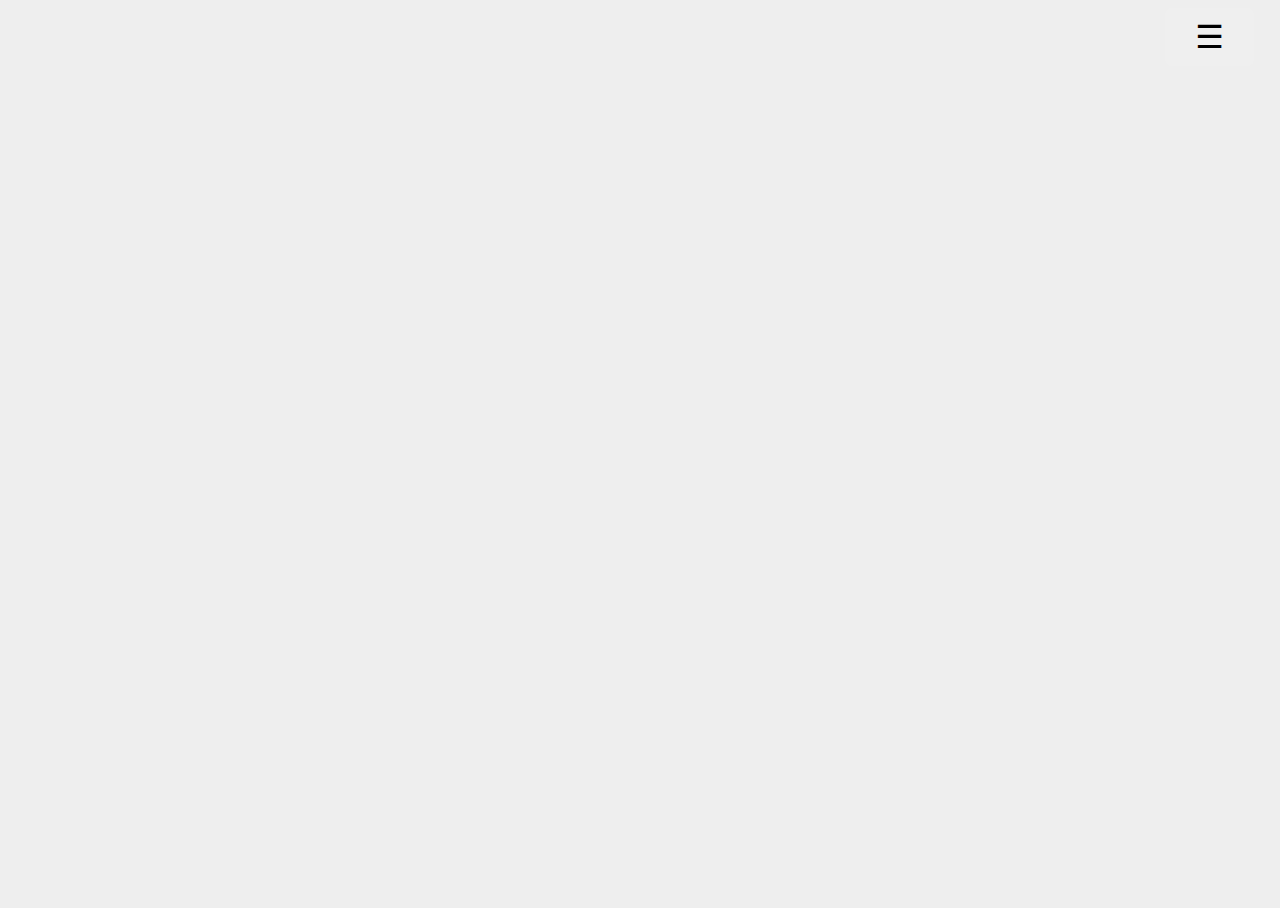
==== builder.html @ cc5e2268 "Fix favicon font size" ====
<!DOCTYPE html>
<html>
    <head>
        <title>High Fronter Ship Builder</title>
        <link rel="icon" href="data:image/svg+xml,<svg xmlns=%22http://www.w3.org/2000/svg%22 viewBox=%220 0 100 100%22><text y=%22.9em%22 font-size=%2280%22>🚀</text></svg>">
        <link rel="stylesheet" href="water-mod.css"> 
        <link rel="stylesheet" href="map_styles.css" />
    </head>
    <body>
        <div class="header">
            <div class="dropdown-container">
                <button class="open-btn" onclick="openNav()">&#9776;</button>
                <div id="dropdown" class="dropdown-content">
                    <a href="index.html">Cards</a>
                    <a href="builder.html">Builder</a>
                  </div>
                </div>
        </div>
        <div class="content">
            <div id="map">
            </div>
        </div>
        
    </body>
    <script src="leaflet.js"></script>
</html>
---- water-mod.css ----
/**
 * Forced light theme version
 */

 :root {
    --background-body: #fff;
    --background: #efefef;
    --background-alt: #f7f7f7;
    --selection: #9e9e9e;
    --text-main: #363636;
    --text-bright: #000;
    --text-muted: #70777f;
    --links: #0076d1;
    --focus: #0096bfab;
    --border: #dbdbdb;
    --code: #000;
    --animation-duration: 0.1s;
    --button-hover: #ddd;
    --scrollbar-thumb: rgb(213, 213, 213);
    --scrollbar-thumb-hover: rgb(196, 196, 196);
    --form-placeholder: #949494;
    --form-text: #000;
    --variable: #39a33c;
    --highlight: #ff0;
    --select-arrow: url("data:image/svg+xml;charset=utf-8,%3C?xml version='1.0' encoding='utf-8'?%3E %3Csvg version='1.1' xmlns='http://www.w3.org/2000/svg' xmlns:xlink='http://www.w3.org/1999/xlink' height='62.5' width='116.9' fill='%23161f27'%3E %3Cpath d='M115.3,1.6 C113.7,0 111.1,0 109.5,1.6 L58.5,52.7 L7.4,1.6 C5.8,0 3.2,0 1.6,1.6 C0,3.2 0,5.8 1.6,7.4 L55.5,61.3 C56.3,62.1 57.3,62.5 58.4,62.5 C59.4,62.5 60.5,62.1 61.3,61.3 L115.2,7.4 C116.9,5.8 116.9,3.2 115.3,1.6Z'/%3E %3C/svg%3E");
    }
    
    html {
    scrollbar-color: rgb(213, 213, 213) #fff;
    scrollbar-color: var(--scrollbar-thumb) var(--background-body);
    scrollbar-width: thin;
    }
    
    body {
    font-family: system-ui, -apple-system, BlinkMacSystemFont, 'Segoe UI', 'Roboto', 'Oxygen', 'Ubuntu', 'Cantarell', 'Fira Sans', 'Droid Sans', 'Helvetica Neue', 'Segoe UI Emoji', 'Apple Color Emoji', 'Noto Color Emoji', sans-serif;
    line-height: 1.4;
    padding: 0 10px;
    word-wrap: break-word;
    color: #363636;
    color: var(--text-main);
    background: #fff;
    background: var(--background-body);
    text-rendering: optimizeLegibility;
    }
    
    button {
    transition:
        background-color 0.1s linear,
        border-color 0.1s linear,
        color 0.1s linear,
        box-shadow 0.1s linear,
        transform 0.1s ease;
    transition:
        background-color var(--animation-duration) linear,
        border-color var(--animation-duration) linear,
        color var(--animation-duration) linear,
        box-shadow var(--animation-duration) linear,
        transform var(--animation-duration) ease;
    }
    
    input {
    transition:
        background-color 0.1s linear,
        border-color 0.1s linear,
        color 0.1s linear,
        box-shadow 0.1s linear,
        transform 0.1s ease;
    transition:
        background-color var(--animation-duration) linear,
        border-color var(--animation-duration) linear,
        color var(--animation-duration) linear,
        box-shadow var(--animation-duration) linear,
        transform var(--animation-duration) ease;
    }
    
    textarea {
    transition:
        background-color 0.1s linear,
        border-color 0.1s linear,
        color 0.1s linear,
        box-shadow 0.1s linear,
        transform 0.1s ease;
    transition:
        background-color var(--animation-duration) linear,
        border-color var(--animation-duration) linear,
        color var(--animation-duration) linear,
        box-shadow var(--animation-duration) linear,
        transform var(--animation-duration) ease;
    }
    
    h1 {
    font-size: 2.2em;
    margin-top: 0;
    }
    
    h1 {
    color: #000;
    color: var(--text-bright);
    }
    
    h2 {
    color: #000;
    color: var(--text-bright);
    }
    
    h3 {
    color: #000;
    color: var(--text-bright);
    }
    
    h4 {
    color: #000;
    color: var(--text-bright);
    }
    
    h5 {
    color: #000;
    color: var(--text-bright);
    }
    
    h6 {
    color: #000;
    color: var(--text-bright);
    }
    
    strong {
    color: #000;
    color: var(--text-bright);
    }
    
    h1,
    h2,
    h3,
    h4,
    h5,
    h6,
    b,
    strong,
    th {
    font-weight: 600;
    }
    
    button,
    select,
    input[type='submit'],
    input[type='button'],
    input[type='checkbox'],
    input[type='range'],
    input[type='radio'] {
    cursor: pointer;
    }
    
    input:not([type='checkbox']):not([type='radio']),
    select {
    display: block;
    }
    
    input {
    color: #000;
    color: var(--form-text);
    background-color: #efefef;
    background-color: var(--background);
    font-family: inherit;
    font-size: inherit;
    margin-right: 6px;
    margin-bottom: 6px;
    padding: 10px;
    border: none;
    border-radius: 6px;
    outline: none;
    }
    
    button {
    color: #000;
    color: var(--form-text);
    background-color: #efefef;
    background-color: var(--background);
    font-family: inherit;
    font-size: inherit;
    margin-right: 6px;
    margin-bottom: 6px;
    padding: 10px;
    border: none;
    border-radius: 6px;
    outline: none;
    }
    
    textarea {
    color: #000;
    color: var(--form-text);
    background-color: #efefef;
    background-color: var(--background);
    font-family: inherit;
    font-size: inherit;
    margin-right: 6px;
    margin-bottom: 6px;
    padding: 10px;
    border: none;
    border-radius: 6px;
    outline: none;
    }
    
    select {
    color: #000;
    color: var(--form-text);
    background-color: #efefef;
    background-color: var(--background);
    font-family: inherit;
    font-size: inherit;
    margin-right: 6px;
    margin-bottom: 6px;
    padding: 10px;
    border: none;
    border-radius: 6px;
    outline: none;
    }
    
    input[type='checkbox'],
    input[type='radio'] {
    height: 1em;
    width: 1em;
    }
    
    input[type='radio'] {
    border-radius: 100%;
    }
    
    input {
    vertical-align: top;
    }
    
    label {
    vertical-align: middle;
    margin-bottom: 4px;
    display: inline-block;
    }
    
    input:not([type='checkbox']):not([type='radio']),
    input[type='range'],
    select,
    button,
    textarea {
    -webkit-appearance: none;
    }
    
    textarea {
    display: block;
    margin-right: 0;
    box-sizing: border-box;
    resize: vertical;
    }
    
    textarea:not([cols]) {
    width: 100%;
    }
    
    textarea:not([rows]) {
    min-height: 40px;
    height: 140px;
    }
    
    select {
    background: #efefef url("data:image/svg+xml;charset=utf-8,%3C?xml version='1.0' encoding='utf-8'?%3E %3Csvg version='1.1' xmlns='http://www.w3.org/2000/svg' xmlns:xlink='http://www.w3.org/1999/xlink' height='62.5' width='116.9' fill='%23161f27'%3E %3Cpath d='M115.3,1.6 C113.7,0 111.1,0 109.5,1.6 L58.5,52.7 L7.4,1.6 C5.8,0 3.2,0 1.6,1.6 C0,3.2 0,5.8 1.6,7.4 L55.5,61.3 C56.3,62.1 57.3,62.5 58.4,62.5 C59.4,62.5 60.5,62.1 61.3,61.3 L115.2,7.4 C116.9,5.8 116.9,3.2 115.3,1.6Z'/%3E %3C/svg%3E") calc(100% - 12px) 50% / 12px no-repeat;
    background: var(--background) var(--select-arrow) calc(100% - 12px) 50% / 12px no-repeat;
    padding-right: 35px;
    }
    
    select::-ms-expand {
    display: none;
    }
    
    select[multiple] {
    padding-right: 10px;
    background-image: none;
    overflow-y: auto;
    }
    
    button,
    input[type='submit'],
    input[type='button'] {
    padding-right: 30px;
    padding-left: 30px;
    }
    
    button:hover {
    background: #ddd;
    background: var(--button-hover);
    }
    
    input[type='submit']:hover {
    background: #ddd;
    background: var(--button-hover);
    }
    
    input[type='button']:hover {
    background: #ddd;
    background: var(--button-hover);
    }
    
    input:focus {
    box-shadow: 0 0 0 2px #0096bfab;
    box-shadow: 0 0 0 2px var(--focus);
    }
    
    select:focus {
    box-shadow: 0 0 0 2px #0096bfab;
    box-shadow: 0 0 0 2px var(--focus);
    }
    
    button:focus {
    box-shadow: 0 0 0 2px #0096bfab;
    box-shadow: 0 0 0 2px var(--focus);
    }
    
    textarea:focus {
    box-shadow: 0 0 0 2px #0096bfab;
    box-shadow: 0 0 0 2px var(--focus);
    }
    
    input[type='checkbox']:active,
    input[type='radio']:active,
    input[type='submit']:active,
    input[type='button']:active,
    input[type='range']:active,
    button:active {
    transform: translateY(2px);
    }
    
    input:disabled,
    select:disabled,
    button:disabled,
    textarea:disabled {
    cursor: not-allowed;
    opacity: 0.5;
    }
    
    ::-moz-placeholder {
    color: #949494;
    color: var(--form-placeholder);
    }
    
    :-ms-input-placeholder {
    color: #949494;
    color: var(--form-placeholder);
    }
    
    ::-ms-input-placeholder {
    color: #949494;
    color: var(--form-placeholder);
    }
    
    ::placeholder {
    color: #949494;
    color: var(--form-placeholder);
    }
    
    fieldset {
    border: 1px #0096bfab solid;
    border: 1px var(--focus) solid;
    border-radius: 6px;
    margin: 0;
    margin-bottom: 12px;
    padding: 10px;
    }
    
    legend {
    font-size: 0.9em;
    font-weight: 600;
    }
    
    input[type='range'] {
    margin: 10px 0;
    padding: 10px 0;
    background: transparent;
    }
    
    input[type='range']:focus {
    outline: none;
    }
    
    input[type='range']::-webkit-slider-runnable-track {
    width: 100%;
    height: 9.5px;
    -webkit-transition: 0.2s;
    transition: 0.2s;
    background: #efefef;
    background: var(--background);
    border-radius: 3px;
    }
    
    input[type='range']::-webkit-slider-thumb {
    box-shadow: 0 1px 1px #000, 0 0 1px #0d0d0d;
    height: 20px;
    width: 20px;
    border-radius: 50%;
    background: #dbdbdb;
    background: var(--border);
    -webkit-appearance: none;
    margin-top: -7px;
    }
    
    input[type='range']:focus::-webkit-slider-runnable-track {
    background: #efefef;
    background: var(--background);
    }
    
    input[type='range']::-moz-range-track {
    width: 100%;
    height: 9.5px;
    -moz-transition: 0.2s;
    transition: 0.2s;
    background: #efefef;
    background: var(--background);
    border-radius: 3px;
    }
    
    input[type='range']::-moz-range-thumb {
    box-shadow: 1px 1px 1px #000, 0 0 1px #0d0d0d;
    height: 20px;
    width: 20px;
    border-radius: 50%;
    background: #dbdbdb;
    background: var(--border);
    }
    
    input[type='range']::-ms-track {
    width: 100%;
    height: 9.5px;
    background: transparent;
    border-color: transparent;
    border-width: 16px 0;
    color: transparent;
    }
    
    input[type='range']::-ms-fill-lower {
    background: #efefef;
    background: var(--background);
    border: 0.2px solid #010101;
    border-radius: 3px;
    box-shadow: 1px 1px 1px #000, 0 0 1px #0d0d0d;
    }
    
    input[type='range']::-ms-fill-upper {
    background: #efefef;
    background: var(--background);
    border: 0.2px solid #010101;
    border-radius: 3px;
    box-shadow: 1px 1px 1px #000, 0 0 1px #0d0d0d;
    }
    
    input[type='range']::-ms-thumb {
    box-shadow: 1px 1px 1px #000, 0 0 1px #0d0d0d;
    border: 1px solid #000;
    height: 20px;
    width: 20px;
    border-radius: 50%;
    background: #dbdbdb;
    background: var(--border);
    }
    
    input[type='range']:focus::-ms-fill-lower {
    background: #efefef;
    background: var(--background);
    }
    
    input[type='range']:focus::-ms-fill-upper {
    background: #efefef;
    background: var(--background);
    }
    
    a {
    text-decoration: none;
    color: #0076d1;
    color: var(--links);
    }
    
    a:hover {
    text-decoration: underline;
    }
    
    code {
    background: #efefef;
    background: var(--background);
    color: #000;
    color: var(--code);
    padding: 2.5px 5px;
    border-radius: 6px;
    font-size: 1em;
    }
    
    samp {
    background: #efefef;
    background: var(--background);
    color: #000;
    color: var(--code);
    padding: 2.5px 5px;
    border-radius: 6px;
    font-size: 1em;
    }
    
    time {
    background: #efefef;
    background: var(--background);
    color: #000;
    color: var(--code);
    padding: 2.5px 5px;
    border-radius: 6px;
    font-size: 1em;
    }
    
    pre > code {
    padding: 10px;
    display: block;
    overflow-x: auto;
    }
    
    var {
    color: #39a33c;
    color: var(--variable);
    font-style: normal;
    font-family: monospace;
    }
    
    kbd {
    background: #efefef;
    background: var(--background);
    border: 1px solid #dbdbdb;
    border: 1px solid var(--border);
    border-radius: 2px;
    color: #363636;
    color: var(--text-main);
    padding: 2px 4px 2px 4px;
    }
    
    img,
    video {
    max-width: 100%;
    height: auto;
    }
    
    hr {
    border: none;
    border-top: 1px solid #dbdbdb;
    border-top: 1px solid var(--border);
    }
    
    table {
    border-collapse: collapse;
    margin-bottom: 10px;
    width: 100%;
    table-layout: fixed;
    }
    
    table caption {
    text-align: left;
    }
    
    td,
    th {
    padding: 6px;
    text-align: left;
    vertical-align: top;
    word-wrap: break-word;
    }
    
    thead {
    border-bottom: 1px solid #dbdbdb;
    border-bottom: 1px solid var(--border);
    }
    
    tfoot {
    border-top: 1px solid #dbdbdb;
    border-top: 1px solid var(--border);
    }
    
    tbody tr:nth-child(even) {
    background-color: #f7f7f7;
    background-color: var(--background-alt);
    }
    
    ::-webkit-scrollbar {
    height: 10px;
    width: 10px;
    }
    
    ::-webkit-scrollbar-track {
    background: #efefef;
    background: var(--background);
    border-radius: 6px;
    }
    
    ::-webkit-scrollbar-thumb {
    background: rgb(213, 213, 213);
    background: var(--scrollbar-thumb);
    border-radius: 6px;
    }
    
    ::-webkit-scrollbar-thumb:hover {
    background: rgb(196, 196, 196);
    background: var(--scrollbar-thumb-hover);
    }
    
    ::-moz-selection {
    background-color: #9e9e9e;
    background-color: var(--selection);
    color: #000;
    color: var(--text-bright);
    }
    
    ::selection {
    background-color: #9e9e9e;
    background-color: var(--selection);
    color: #000;
    color: var(--text-bright);
    }
    
    details {
    display: flex;
    flex-direction: column;
    align-items: flex-start;
    background-color: #f7f7f7;
    background-color: var(--background-alt);
    padding: 10px 10px 0;
    margin: 1em 0;
    border-radius: 6px;
    overflow: hidden;
    }
    
    details[open] {
    padding: 10px;
    }
    
    details > :last-child {
    margin-bottom: 0;
    }
    
    details[open] summary {
    margin-bottom: 10px;
    }
    
    summary {
    display: list-item;
    background-color: #efefef;
    background-color: var(--background);
    padding: 10px;
    margin: -10px -10px 0;
    cursor: pointer;
    outline: none;
    }
    
    summary:hover,
    summary:focus {
    text-decoration: underline;
    }
    
    details > :not(summary) {
    margin-top: 0;
    }
    
    summary::-webkit-details-marker {
    color: #363636;
    color: var(--text-main);
    }
    
    footer {
    border-top: 1px solid #dbdbdb;
    border-top: 1px solid var(--border);
    padding-top: 10px;
    color: #70777f;
    color: var(--text-muted);
    }
    
    body > footer {
    margin-top: 40px;
    }
    
    @media print {
    body,
    pre,
    code,
    summary,
    details,
    button,
    input,
    textarea {
        background-color: #fff;
    }
    
    button,
    input,
    textarea {
        border: 1px solid #000;
    }
    
    body,
    h1,
    h2,
    h3,
    h4,
    h5,
    h6,
    pre,
    code,
    button,
    input,
    textarea,
    footer,
    summary,
    strong {
        color: #000;
    }
    
    summary::marker {
        color: #000;
    }
    
    summary::-webkit-details-marker {
        color: #000;
    }
    
    tbody tr:nth-child(even) {
        background-color: #f2f2f2;
    }
    
    a {
        color: #00f;
        text-decoration: underline;
    }
    }
---- map_styles.css ----
#map { height: 100%; }

html, body, .content {
    height: 100%;
    background-color: #eeeeee;
}
body {
    padding: 0px;
}

.leaflet-container {
    background: #eee;
    outline: 0;
}


.dropdown-container {
    position: absolute;
    padding: 0px;
    right: 20px;
    text-align: right;
    z-index: 999;
}

.open-btn {
    font-size: 2em;
}

.dropdown {
    position: relative;
    display: inline-block;
}

.dropdown-content {
    display: none;
    position: absolute;
    background-color: #f1f1f1;
    min-width: 100px;
    box-shadow: 0px 8px 16px 0px rgba(0,0,0,0.2);
    z-index: 1;
    right: 0px;
}
.show {display:block;}

.dropdown-content a {
    color: black;
    padding: 12px 16px;
    text-decoration: none;
    display: block;
  }
  
.dropdown-content a:hover {background-color: #ddd}
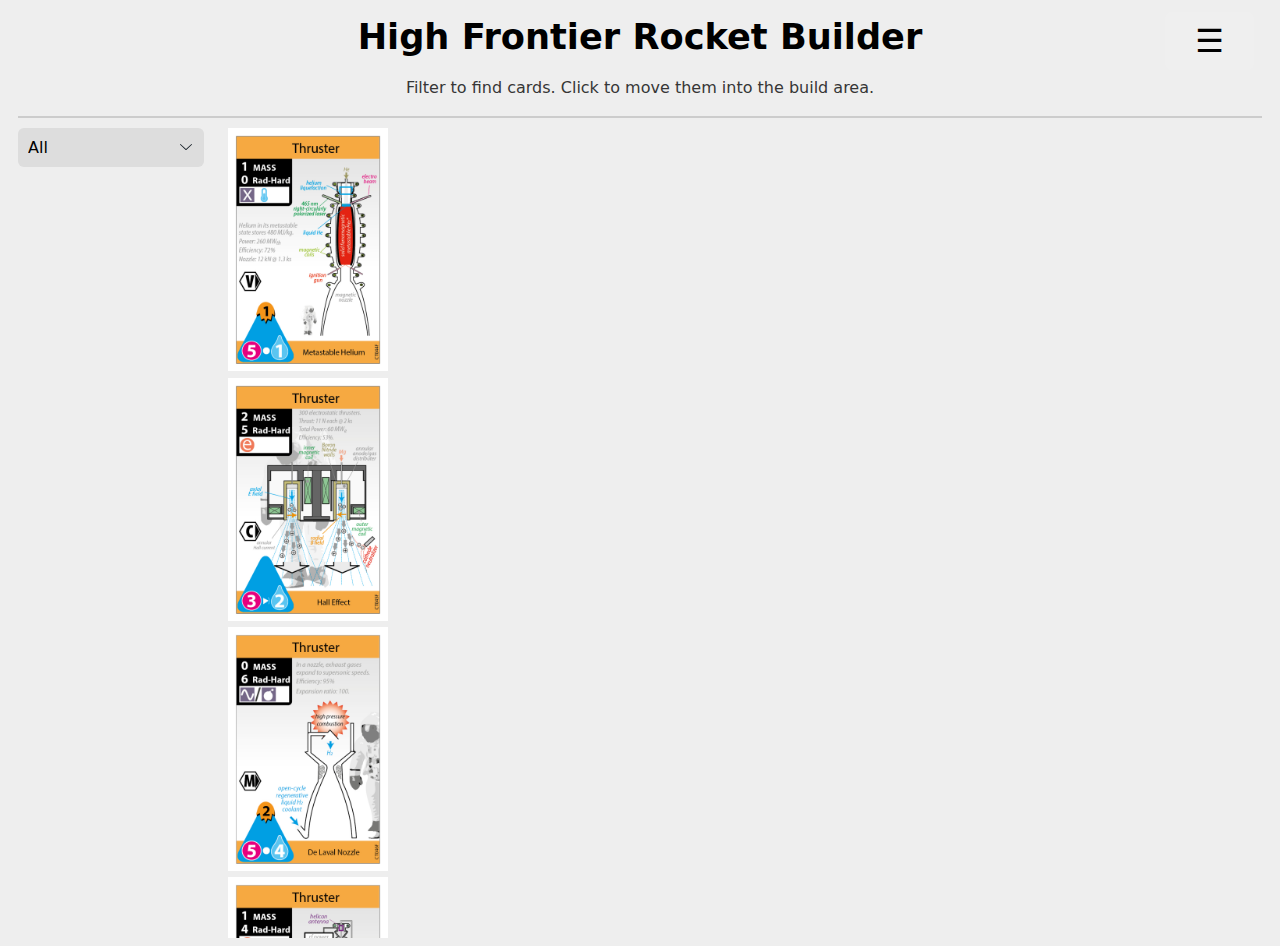
==== commit 25b8df9d: "MVP of the builder (no save yet)" ====
--- a/builder.html
+++ b/builder.html
@@ -1,26 +1,53 @@
 <!DOCTYPE html>
 <html>
     <head>
-        <title>High Fronter Ship Builder</title>
-        <link rel="icon" href="data:image/svg+xml,<svg xmlns=%22http://www.w3.org/2000/svg%22 viewBox=%220 0 100 100%22><text y=%22.9em%22 font-size=%2280%22>🚀</text></svg>">
+        <title>High Frontier Rocket Builder</title>
+        <link rel="shortcut icon" type="image/x-icon" href="favicon.ico">
         <link rel="stylesheet" href="water-mod.css"> 
-        <link rel="stylesheet" href="map_styles.css" />
+        <link rel="stylesheet" href="builder_styles.css"> 
     </head>
     <body>
         <div class="header">
             <div class="dropdown-container">
-                <button class="open-btn" onclick="openNav()">&#9776;</button>
-                <div id="dropdown" class="dropdown-content">
-                    <a href="index.html">Cards</a>
-                    <a href="builder.html">Builder</a>
-                  </div>
+            <button class="open-btn" onclick="openNav()">&#9776;</button>
+            <div id="dropdown" class="dropdown-content">
+                <a href="index.html">Cards</a>
+                <a href="map.html">Map</a>
+              </div>
+            </div>
+            <div id="front-matter"> 
+                <div>
+                    <h1>High Frontier Rocket Builder</h1>
+                    <p>Filter to find cards. Click to move them into the build area.</p>
                 </div>
+            </div>
         </div>
         <div class="content">
-            <div id="map">
+            <div id="menu">
+                <div id="card-finder">
+                    <select id="part-type">
+                        <option value="all">All</option>
+                        <option value="thruster">Thrusters</option>
+                        <option value="generator">Generators</option>
+                        <option value="robonaut">Robonauts</option>
+                        <option value="reactor">Reactors</option>
+                        <option value="radiator">Radiators</option>
+                        <option value="refinery">Refineries</option>
+                        <option value="gw">GW/TW Thrusters</option>
+                        <option value="freighter">Freighters</option>
+                    </select>
+                </div>
+            </div>
+            <div id="card-list">
+            </div>
+            <div id="overlay" onclick="off()"></div>
+            <div id="floating_card" style="display:none" >
+                <img id="floating_card_img" src="images/thruster_1_front.png" >
+            </div>
+            <div id="rocket">
             </div>
         </div>
-        
     </body>
-    <script src="leaflet.js"></script>
+    <script src="interact.min.js"></script>
+    <script src="builder_scripts.js"></script>
 </html>--- a/builder_styles.css
+++ b/builder_styles.css
@@ -0,0 +1,150 @@
+
+.card, .menu-item{
+    margin: 0px 10px;
+    display: flex;
+}
+
+.dropdown-container {
+    position: absolute;
+    padding: 0px;
+    right: 20px;
+    text-align: right;
+}
+.open-btn {
+    font-size: 2em;
+}
+
+#floating_card {
+    display: flex;
+    flex-wrap: wrap;
+    flex-direction: row;
+    justify-content: center;
+    position: absolute;
+    width: 100%;
+    height: 60%;
+    z-index: 3;
+}
+
+#floating_card > img {
+    height: 100%;
+}
+#front-matter {
+    display: flex;
+    justify-content: center;
+    text-align: center;
+}
+
+#overlay {
+    position: fixed;
+    display: none;
+    width: 100%;
+    height: 100%;
+    top: 0;
+    left: 0;
+    right: 0;
+    bottom: 0;
+    background-color: rgba(0,0,0,0.7);
+    z-index: 2;
+    cursor: pointer;
+}
+
+body {
+    background-color: #eeeeee;
+}
+
+h1 {
+    margin-bottom: 12px;
+}
+
+.header {
+    margin-top: 12px;
+    background: #eeeeee;
+    width: 100%;
+    border-bottom: 2px solid #ccc;
+}
+
+.content {
+    padding-top: 10px;
+    display: grid;
+    grid-template-columns: 200px 180px auto;
+    grid-template-rows: auto;
+  }
+  
+.sticky {
+    position: fixed;
+    top: 0px;
+    left: 0px;
+}
+
+.sticky + .content {
+    padding-top: 195px;
+}
+
+.dropdown-container {
+    position: absolute;
+    padding: 0px;
+    right: 20px;
+    text-align: right;
+}
+.open-btn {
+    font-size: 2em;
+}
+
+.dropdown {
+    position: relative;
+    display: inline-block;
+}
+
+.dropdown-content {
+    display: none;
+    position: absolute;
+    background-color: #f1f1f1;
+    min-width: 100px;
+    box-shadow: 0px 8px 16px 0px rgba(0,0,0,0.2);
+    z-index: 1;
+    right: 0px;
+}
+.show {display:block;}
+
+.dropdown-content a {
+    color: black;
+    padding: 12px 16px;
+    text-decoration: none;
+    display: block;
+  }
+  
+.dropdown-content a:hover {background-color: #ddd}
+
+#card-finder {
+    grid-column-start: 1;
+    grid-column-end: 1;
+
+}
+
+#rocket {
+    grid-column-start: 3;
+    grid-column-end: 3;
+    overflow: hidden;
+
+}
+
+#card-list {
+    grid-column-start: 2;
+    grid-column-end: 2;
+    overflow-y: scroll;
+    height: 90vh;
+}
+
+#part-type {
+    background-color: #ddd;
+}
+
+.draggable {
+    touch-action: none;
+    user-select: none;
+    box-sizing: border-box;
+}
+
+.drop-activate {
+    background-color: #ddd;
+}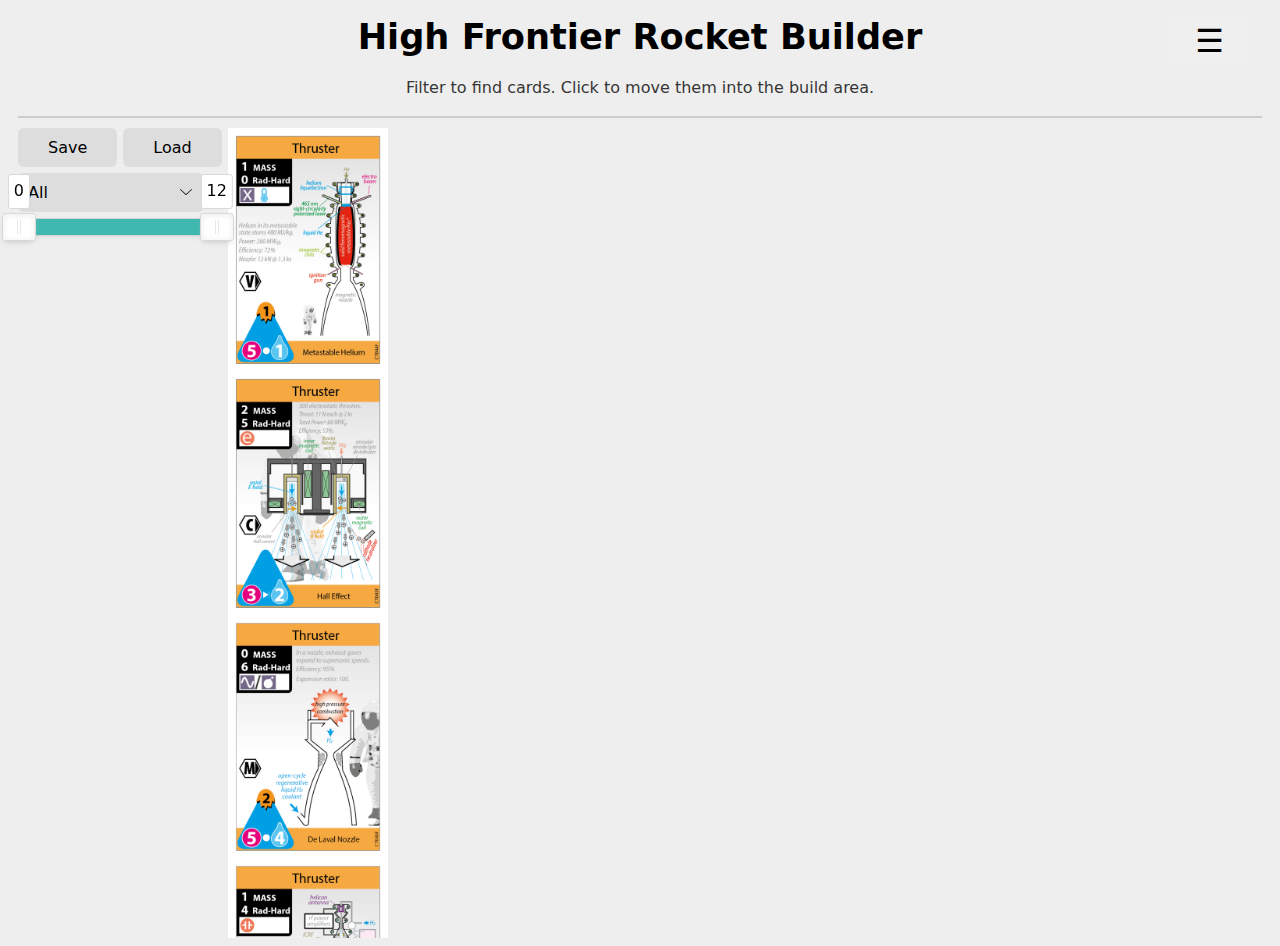
==== commit 395a4162: "Work on saving and filtering" ====
--- a/builder.html
+++ b/builder.html
@@ -1,9 +1,10 @@
 <!DOCTYPE html>
 <html>
     <head>
-        <title>High Frontier Rocket Builder</title>
-        <link rel="shortcut icon" type="image/x-icon" href="favicon.ico">
+        <title>High Fronter Ship Builder</title>
+        <link rel="icon" href="data:image/svg+xml,<svg xmlns=%22http://www.w3.org/2000/svg%22 viewBox=%220 0 100 100%22><text y=%22.9em%22 font-size=%2280%22>🚀</text></svg>">
         <link rel="stylesheet" href="water-mod.css"> 
+        <link rel="stylesheet" href="nouislider.min.css"> 
         <link rel="stylesheet" href="builder_styles.css"> 
     </head>
     <body>
@@ -24,6 +25,10 @@
         </div>
         <div class="content">
             <div id="menu">
+                <div id="save-load-buttons">
+                    <button id="save">Save</button>
+                    <button id="load">Load</button>
+                </div>
                 <div id="card-finder">
                     <select id="part-type">
                         <option value="all">All</option>
@@ -36,6 +41,7 @@
                         <option value="gw">GW/TW Thrusters</option>
                         <option value="freighter">Freighters</option>
                     </select>
+                    <div id="mass"></div>
                 </div>
             </div>
             <div id="card-list">
@@ -48,6 +54,7 @@
             </div>
         </div>
     </body>
+    <script src="nouislider.min.js"></script>
     <script src="interact.min.js"></script>
     <script src="builder_scripts.js"></script>
 </html>--- a/nouislider.min.css
+++ b/nouislider.min.css
@@ -0,0 +1,2 @@
+/*! nouislider - 14.6.3 - 11/19/2020 */
+.noUi-target,.noUi-target *{-webkit-touch-callout:none;-webkit-tap-highlight-color:transparent;-webkit-user-select:none;-ms-touch-action:none;touch-action:none;-ms-user-select:none;-moz-user-select:none;user-select:none;-moz-box-sizing:border-box;box-sizing:border-box}.noUi-target{position:relative}.noUi-base,.noUi-connects{width:100%;height:100%;position:relative;z-index:1}.noUi-connects{overflow:hidden;z-index:0}.noUi-connect,.noUi-origin{will-change:transform;position:absolute;z-index:1;top:0;right:0;-ms-transform-origin:0 0;-webkit-transform-origin:0 0;-webkit-transform-style:preserve-3d;transform-origin:0 0;transform-style:flat}.noUi-connect{height:100%;width:100%}.noUi-origin{height:10%;width:10%}.noUi-txt-dir-rtl.noUi-horizontal .noUi-origin{left:0;right:auto}.noUi-vertical .noUi-origin{width:0}.noUi-horizontal .noUi-origin{height:0}.noUi-handle{-webkit-backface-visibility:hidden;backface-visibility:hidden;position:absolute}.noUi-touch-area{height:100%;width:100%}.noUi-state-tap .noUi-connect,.noUi-state-tap .noUi-origin{-webkit-transition:transform .3s;transition:transform .3s}.noUi-state-drag *{cursor:inherit!important}.noUi-horizontal{height:18px}.noUi-horizontal .noUi-handle{width:34px;height:28px;right:-17px;top:-6px}.noUi-vertical{width:18px}.noUi-vertical .noUi-handle{width:28px;height:34px;right:-6px;top:-17px}.noUi-txt-dir-rtl.noUi-horizontal .noUi-handle{left:-17px;right:auto}.noUi-target{background:#FAFAFA;border-radius:4px;border:1px solid #D3D3D3;box-shadow:inset 0 1px 1px #F0F0F0,0 3px 6px -5px #BBB}.noUi-connects{border-radius:3px}.noUi-connect{background:#3FB8AF}.noUi-draggable{cursor:ew-resize}.noUi-vertical .noUi-draggable{cursor:ns-resize}.noUi-handle{border:1px solid #D9D9D9;border-radius:3px;background:#FFF;cursor:default;box-shadow:inset 0 0 1px #FFF,inset 0 1px 7px #EBEBEB,0 3px 6px -3px #BBB}.noUi-active{box-shadow:inset 0 0 1px #FFF,inset 0 1px 7px #DDD,0 3px 6px -3px #BBB}.noUi-handle:after,.noUi-handle:before{content:"";display:block;position:absolute;height:14px;width:1px;background:#E8E7E6;left:14px;top:6px}.noUi-handle:after{left:17px}.noUi-vertical .noUi-handle:after,.noUi-vertical .noUi-handle:before{width:14px;height:1px;left:6px;top:14px}.noUi-vertical .noUi-handle:after{top:17px}[disabled] .noUi-connect{background:#B8B8B8}[disabled] .noUi-handle,[disabled].noUi-handle,[disabled].noUi-target{cursor:not-allowed}.noUi-pips,.noUi-pips *{-moz-box-sizing:border-box;box-sizing:border-box}.noUi-pips{position:absolute;color:#999}.noUi-value{position:absolute;white-space:nowrap;text-align:center}.noUi-value-sub{color:#ccc;font-size:10px}.noUi-marker{position:absolute;background:#CCC}.noUi-marker-sub{background:#AAA}.noUi-marker-large{background:#AAA}.noUi-pips-horizontal{padding:10px 0;height:80px;top:100%;left:0;width:100%}.noUi-value-horizontal{-webkit-transform:translate(-50%,50%);transform:translate(-50%,50%)}.noUi-rtl .noUi-value-horizontal{-webkit-transform:translate(50%,50%);transform:translate(50%,50%)}.noUi-marker-horizontal.noUi-marker{margin-left:-1px;width:2px;height:5px}.noUi-marker-horizontal.noUi-marker-sub{height:10px}.noUi-marker-horizontal.noUi-marker-large{height:15px}.noUi-pips-vertical{padding:0 10px;height:100%;top:0;left:100%}.noUi-value-vertical{-webkit-transform:translate(0,-50%);transform:translate(0,-50%);padding-left:25px}.noUi-rtl .noUi-value-vertical{-webkit-transform:translate(0,50%);transform:translate(0,50%)}.noUi-marker-vertical.noUi-marker{width:5px;height:2px;margin-top:-1px}.noUi-marker-vertical.noUi-marker-sub{width:10px}.noUi-marker-vertical.noUi-marker-large{width:15px}.noUi-tooltip{display:block;position:absolute;border:1px solid #D9D9D9;border-radius:3px;background:#fff;color:#000;padding:5px;text-align:center;white-space:nowrap}.noUi-horizontal .noUi-tooltip{-webkit-transform:translate(-50%,0);transform:translate(-50%,0);left:50%;bottom:120%}.noUi-vertical .noUi-tooltip{-webkit-transform:translate(0,-50%);transform:translate(0,-50%);top:50%;right:120%}.noUi-horizontal .noUi-origin>.noUi-tooltip{-webkit-transform:translate(50%,0);transform:translate(50%,0);left:auto;bottom:10px}.noUi-vertical .noUi-origin>.noUi-tooltip{-webkit-transform:translate(0,-18px);transform:translate(0,-18px);top:auto;right:28px}--- a/builder_styles.css
+++ b/builder_styles.css
@@ -118,7 +118,23 @@
 #card-finder {
     grid-column-start: 1;
     grid-column-end: 1;
+}
 
+#save-load-buttons {
+    display: grid;
+    grid-template-columns: 1fr 1fr;
+    grid-template-rows: auto;
+}
+#save-load-buttons > button  {
+    background-color: #ddd;   
+}
+#save {
+    grid-column-start: 1;
+    grid-column-end: 1;
+}
+#load {
+    grid-column-start: 2;
+    grid-column-end: 2;
 }
 
 #rocket {
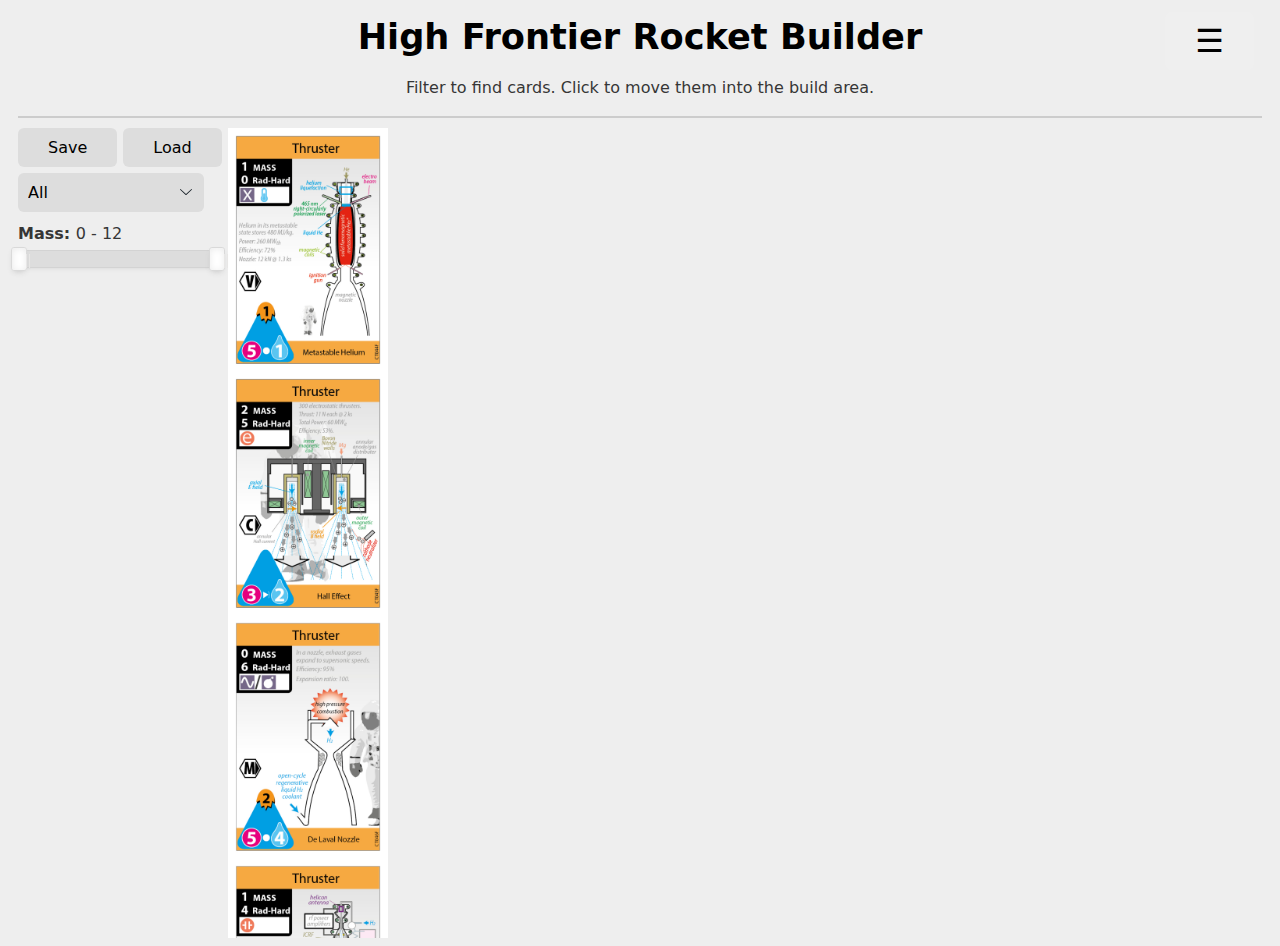
==== commit b179e77e: "Implement save and load" ====
--- a/builder.html
+++ b/builder.html
@@ -41,7 +41,10 @@
                         <option value="gw">GW/TW Thrusters</option>
                         <option value="freighter">Freighters</option>
                     </select>
-                    <div id="mass"></div>
+                    <div class="slider-container">
+                        <span class="slider-label">Mass:&nbsp;</span><span class="slider-val" id="mass-0-val">0</span><span>&nbsp;-&nbsp;</span><span class="slider-val" id="mass-1-val">12</span>
+                        <div class="slider" id="mass"></div>
+                    </div>
                 </div>
             </div>
             <div id="card-list">
--- a/builder_styles.css
+++ b/builder_styles.css
@@ -2,6 +2,9 @@
 .card, .menu-item{
     margin: 0px 10px;
     display: flex;
+    height: fit-content;
+    width: fit-content;
+    background-color: cornflowerblue;
 }
 
 .dropdown-container {
@@ -10,6 +13,7 @@
     right: 20px;
     text-align: right;
 }
+
 .open-btn {
     font-size: 2em;
 }
@@ -163,4 +167,28 @@
 
 .drop-activate {
     background-color: #ddd;
-}+}
+
+.noUi-connect {
+    background: #ddd;
+}
+
+.slider-label {
+    font-weight: bold;
+}
+
+.slider-container {
+    padding-top: 5px;
+}
+
+.slider {
+    margin-top: 5px;
+}
+
+.noUi-horizontal .noUi-handle {
+    width: 16px;
+    height: 24px;
+    right: -8px;
+    top: -4px;
+}
+
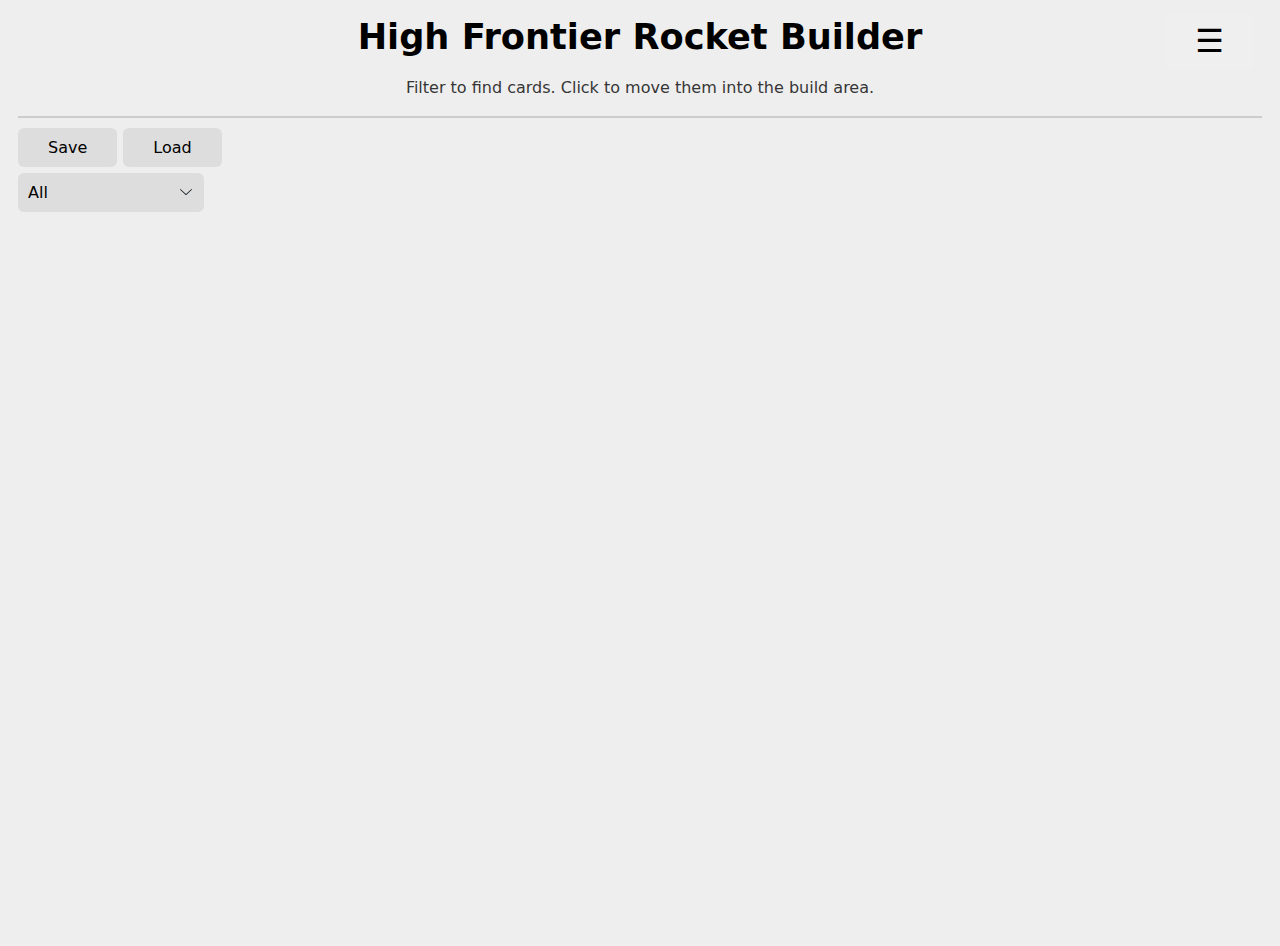
==== commit 79ea9155: "Mass slider working, insufficient metadata" ====
--- a/builder.html
+++ b/builder.html
@@ -41,10 +41,10 @@
                         <option value="gw">GW/TW Thrusters</option>
                         <option value="freighter">Freighters</option>
                     </select>
-                    <div class="slider-container">
+                    <!-- <div class="slider-container">
                         <span class="slider-label">Mass:&nbsp;</span><span class="slider-val" id="mass-0-val">0</span><span>&nbsp;-&nbsp;</span><span class="slider-val" id="mass-1-val">12</span>
                         <div class="slider" id="mass"></div>
-                    </div>
+                    </div> -->
                 </div>
             </div>
             <div id="card-list">
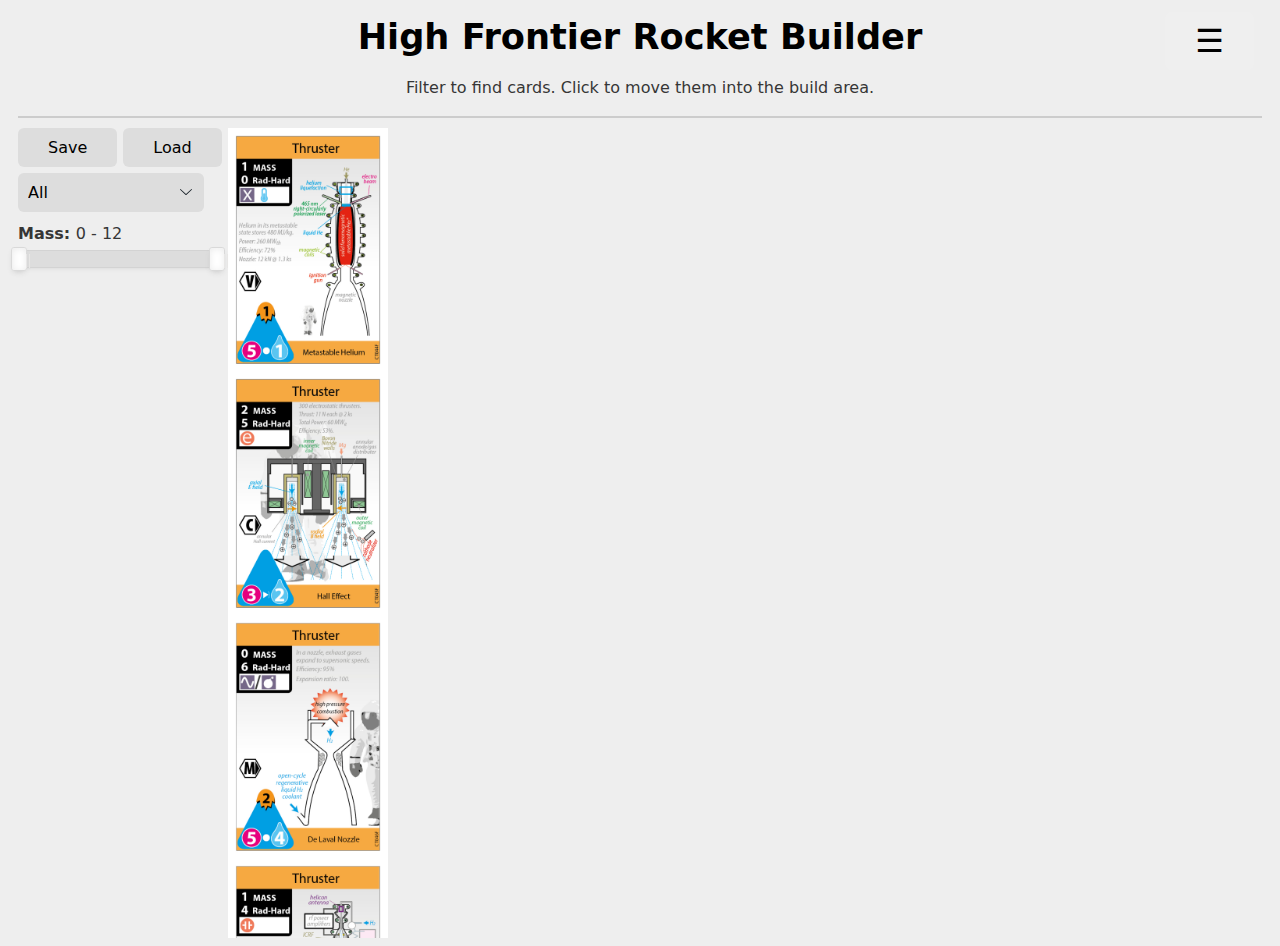
==== commit c35f292a: "Fix bug by leaving dummy mass slider" ====
--- a/builder.html
+++ b/builder.html
@@ -41,10 +41,10 @@
                         <option value="gw">GW/TW Thrusters</option>
                         <option value="freighter">Freighters</option>
                     </select>
-                    <!-- <div class="slider-container">
+                    <div class="slider-container">
                         <span class="slider-label">Mass:&nbsp;</span><span class="slider-val" id="mass-0-val">0</span><span>&nbsp;-&nbsp;</span><span class="slider-val" id="mass-1-val">12</span>
                         <div class="slider" id="mass"></div>
-                    </div> -->
+                    </div>
                 </div>
             </div>
             <div id="card-list">
